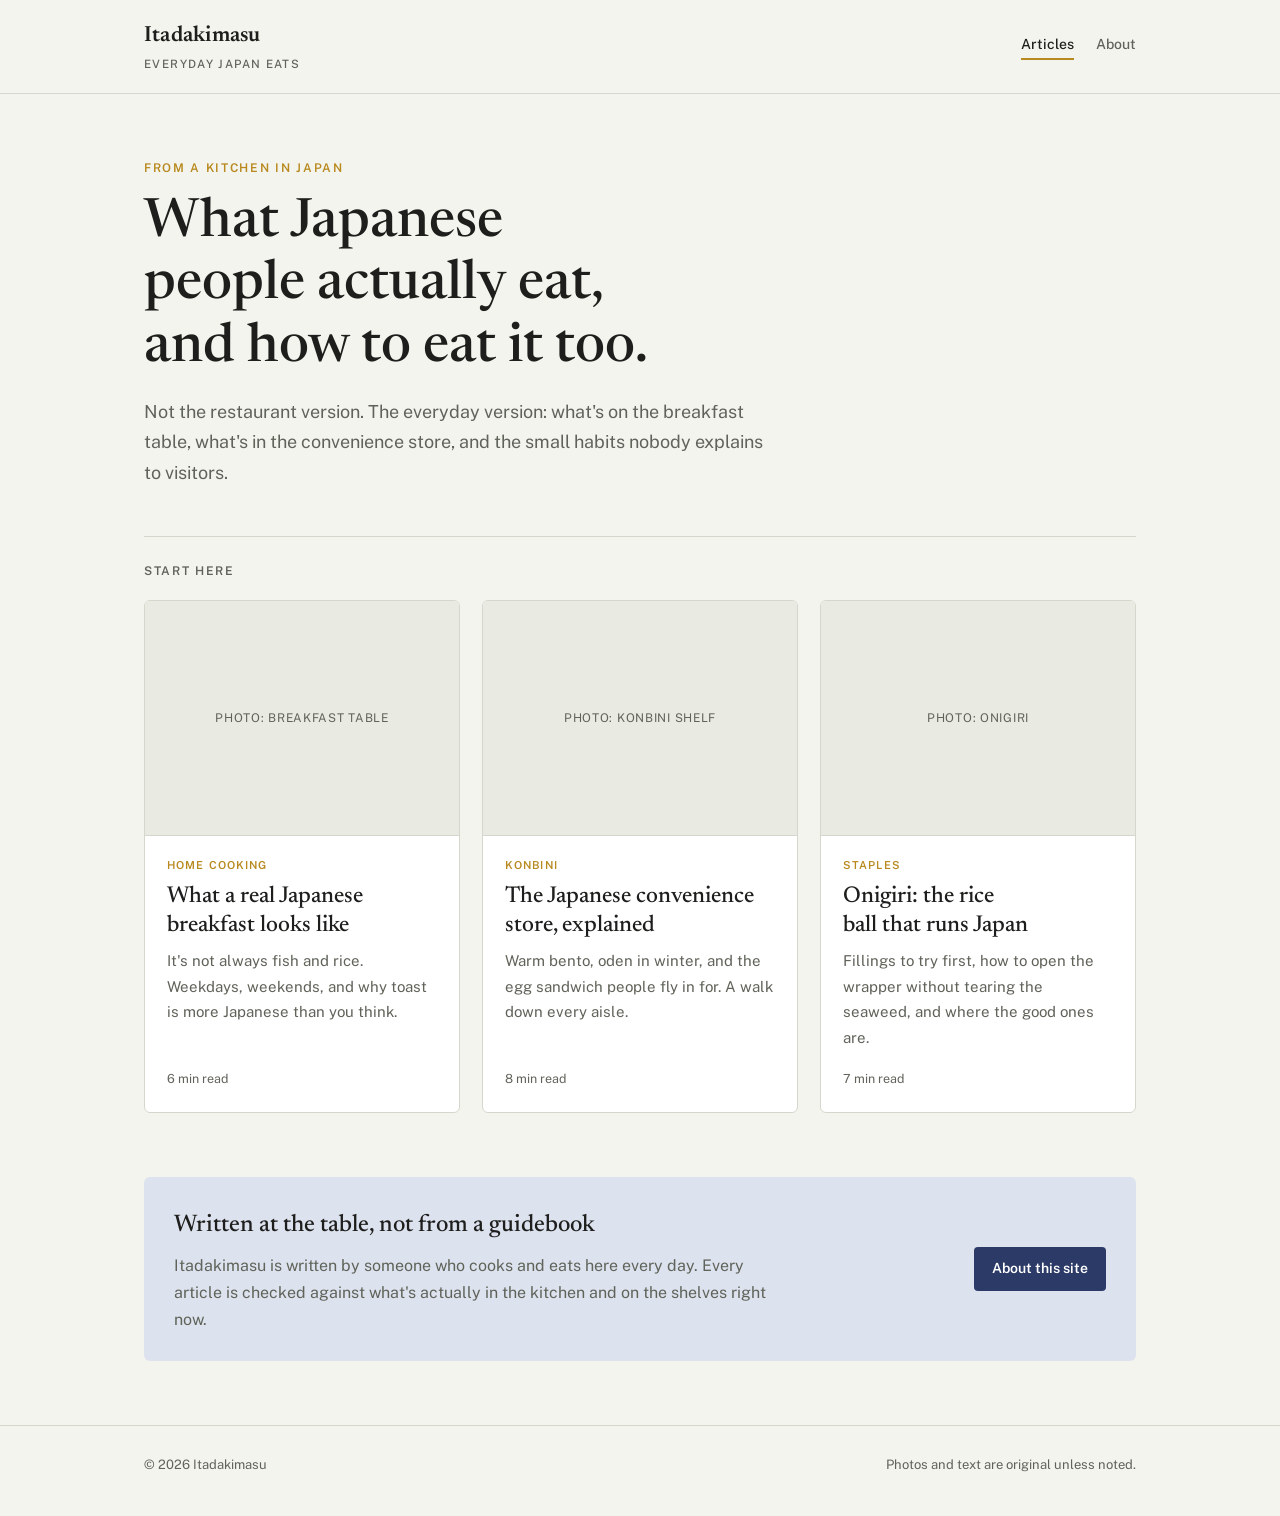
==== index.html @ 02cbe07c "Itadakimasu: first three articles, about page, and Japanese drafts" ====
<!doctype html>
<html lang="en">
<head>
<meta charset="utf-8">
<meta name="viewport" content="width=device-width, initial-scale=1">
<title>Itadakimasu — Everyday Japan Eats</title>
<meta name="description" content="What Japanese people really eat, how to read a convenience store, and the small food habits nobody explains to visitors. Written from a kitchen in Japan.">
<link rel="preconnect" href="https://fonts.googleapis.com">
<link rel="stylesheet" href="https://fonts.googleapis.com/css2?family=Newsreader:ital,opsz,wght@0,6..72,400;0,6..72,500;0,6..72,600;1,6..72,400&family=Public+Sans:wght@400;500;600&family=Noto+Sans+JP:wght@400;500&display=swap">
<link rel="stylesheet" href="css/style.css">
</head>
<body>

<header class="site-header">
  <div class="container">
    <a class="brand" href="index.html">Itadakimasu<small>Everyday Japan Eats</small></a>
    <nav class="nav" aria-label="Main">
      <a href="index.html" aria-current="page">Articles</a>
      <a href="about.html">About</a>
    </nav>
  </div>
</header>

<main class="container">
  <section class="hero">
    <div class="eyebrow">From a kitchen in Japan</div>
    <h1>What Japanese people actually eat, and how to eat it too.</h1>
    <p>Not the restaurant version. The everyday version: what's on the breakfast table, what's in the convenience store, and the small habits nobody explains to visitors.</p>
  </section>

  <h2 class="section-title">Start here</h2>
  <section class="cards">
    <article class="card">
      <div class="photo">Photo: breakfast table</div>
      <div class="body">
        <span class="tag">Home cooking</span>
        <h2><a href="articles/japanese-breakfast.html">What a real Japanese breakfast looks like</a></h2>
        <p>It's not always fish and rice. Weekdays, weekends, and why toast is more Japanese than you think.</p>
        <div class="meta">6 min read</div>
      </div>
    </article>

    <article class="card">
      <div class="photo">Photo: konbini shelf</div>
      <div class="body">
        <span class="tag">Konbini</span>
        <h2><a href="articles/konbini-guide.html">The Japanese convenience store, explained</a></h2>
        <p>Warm bento, oden in winter, and the egg sandwich people fly in for. A walk down every aisle.</p>
        <div class="meta">8 min read</div>
      </div>
    </article>

    <article class="card">
      <div class="photo">Photo: onigiri</div>
      <div class="body">
        <span class="tag">Staples</span>
        <h2><a href="articles/onigiri.html">Onigiri: the rice ball that runs Japan</a></h2>
        <p>Fillings to try first, how to open the wrapper without tearing the seaweed, and where the good ones are.</p>
        <div class="meta">7 min read</div>
      </div>
    </article>
  </section>

  <section class="about-strip">
    <div>
      <h2>Written at the table, not from a guidebook</h2>
      <p>Itadakimasu is written by someone who cooks and eats here every day. Every article is checked against what's actually in the kitchen and on the shelves right now.</p>
    </div>
    <a class="btn" href="about.html">About this site</a>
  </section>
</main>

<footer class="site-footer">
  <div class="container">
    <span>© 2026 Itadakimasu</span>
    <span>Photos and text are original unless noted.</span>
  </div>
</footer>

</body>
</html>
---- css/style.css ----
/* Itadakimasu — site styles */
:root{
  --paper:#F4F4EF;
  --surface:#FFFFFF;
  --surface-2:#E9EAE2;
  --ink:#1E1F1C;
  --ink-soft:#5F6359;
  --line:#D5D7CC;
  --indigo:#2B3A67;
  --indigo-soft:#DDE2EF;
  --kinako:#B8891F;
  --kinako-soft:#F3E7C6;
}
@media (prefers-color-scheme: dark){
  :root{
    --paper:#151614;
    --surface:#1D1E1B;
    --surface-2:#262823;
    --ink:#ECECE6;
    --ink-soft:#9DA196;
    --line:#33362F;
    --indigo:#93A4D6;
    --indigo-soft:#232B45;
    --kinako:#D9AC45;
    --kinako-soft:#3A2E12;
  }
}
*{box-sizing:border-box}
html{scroll-behavior:smooth}
body{
  margin:0;background:var(--paper);color:var(--ink);
  font-family:"Public Sans","Helvetica Neue",Arial,sans-serif;
  font-size:16px;line-height:1.7;
}
a{color:var(--indigo);text-decoration:none}
a:hover{text-decoration:underline}
a:focus-visible,button:focus-visible{outline:2px solid var(--indigo);outline-offset:3px}
img{max-width:100%;height:auto;display:block}

.container{max-width:1040px;margin:0 auto;padding:0 24px}

/* header */
.site-header{border-bottom:1px solid var(--line);background:var(--paper)}
.site-header .container{display:flex;align-items:center;justify-content:space-between;gap:20px;padding-top:18px;padding-bottom:18px;flex-wrap:wrap}
.brand{font-family:"Newsreader",Georgia,serif;font-weight:600;font-size:22px;color:var(--ink);letter-spacing:.01em}
.brand small{display:block;font-family:"Public Sans",sans-serif;font-size:11.5px;font-weight:500;letter-spacing:.12em;text-transform:uppercase;color:var(--ink-soft)}
.nav{display:flex;gap:22px;font-size:14px;font-weight:500}
.nav a{color:var(--ink-soft)}
.nav a[aria-current="page"]{color:var(--ink);border-bottom:2px solid var(--kinako);padding-bottom:2px}

/* hero */
.hero{padding:64px 0 48px}
.hero .eyebrow{font-size:12px;font-weight:600;letter-spacing:.14em;text-transform:uppercase;color:var(--kinako);margin-bottom:14px}
.hero h1{font-family:"Newsreader",Georgia,serif;font-weight:500;font-size:clamp(34px,5vw,54px);line-height:1.15;margin:0 0 18px;text-wrap:balance;max-width:16ch}
.hero p{font-size:18px;color:var(--ink-soft);max-width:58ch;margin:0}

/* article cards */
.section-title{font-size:12px;font-weight:600;letter-spacing:.14em;text-transform:uppercase;color:var(--ink-soft);margin:0 0 18px;padding-top:24px;border-top:1px solid var(--line)}
.cards{display:grid;grid-template-columns:repeat(auto-fill,minmax(280px,1fr));gap:22px;margin-bottom:64px}
.card{background:var(--surface);border:1px solid var(--line);border-radius:6px;overflow:hidden;display:flex;flex-direction:column}
.card .photo{aspect-ratio:4/3;background:var(--surface-2);display:flex;align-items:center;justify-content:center;color:var(--ink-soft);font-size:12px;letter-spacing:.06em;text-transform:uppercase;border-bottom:1px solid var(--line)}
.card .body{padding:20px 22px 22px;display:flex;flex-direction:column;gap:8px;flex:1}
.card .tag{font-size:11px;font-weight:600;letter-spacing:.1em;text-transform:uppercase;color:var(--kinako)}
.card h2{font-family:"Newsreader",Georgia,serif;font-weight:500;font-size:23px;line-height:1.25;margin:0;text-wrap:balance}
.card h2 a{color:var(--ink)}
.card p{margin:0;color:var(--ink-soft);font-size:15px}
.card .meta{margin-top:auto;padding-top:10px;font-size:12.5px;color:var(--ink-soft)}

/* about strip */
.about-strip{background:var(--indigo-soft);border-radius:6px;padding:28px 30px;margin-bottom:64px;display:grid;grid-template-columns:1fr auto;gap:20px;align-items:center}
.about-strip h2{font-family:"Newsreader",Georgia,serif;font-weight:500;font-size:24px;margin:0 0 6px}
.about-strip p{margin:0;color:var(--ink-soft);max-width:60ch}
.btn{display:inline-block;background:var(--indigo);color:#fff;padding:10px 18px;border-radius:4px;font-weight:600;font-size:14px;white-space:nowrap}
.btn:hover{text-decoration:none;filter:brightness(1.1)}

/* article page */
.article{max-width:700px;margin:0 auto;padding:56px 24px 80px}
.article .tag{font-size:11.5px;font-weight:600;letter-spacing:.12em;text-transform:uppercase;color:var(--kinako)}
.article h1{font-family:"Newsreader",Georgia,serif;font-weight:500;font-size:clamp(32px,4.5vw,46px);line-height:1.15;margin:10px 0 14px;text-wrap:balance}
.article .lede{font-size:19px;color:var(--ink-soft);margin:0 0 10px}
.article .meta{font-size:13px;color:var(--ink-soft);margin:0 0 36px;padding-bottom:20px;border-bottom:1px solid var(--line)}
.article h2{font-family:"Newsreader",Georgia,serif;font-weight:500;font-size:28px;margin:44px 0 12px;line-height:1.25}
.article h3{font-size:17px;font-weight:600;margin:28px 0 8px}
.article p{margin:0 0 18px}
.article ul,.article ol{padding-left:22px;margin:0 0 18px}
.article li{margin-bottom:6px}
.article .photo{aspect-ratio:3/2;background:var(--surface-2);border:1px solid var(--line);border-radius:6px;display:flex;align-items:center;justify-content:center;color:var(--ink-soft);font-size:12px;letter-spacing:.06em;text-transform:uppercase;margin:26px 0}
/* item with a small photo beside its heading */
.item{display:grid;grid-template-columns:96px 1fr;gap:18px;align-items:start;margin:24px 0}
.item-photo{aspect-ratio:1/1;border-radius:6px;background:var(--surface-2);border:1px solid var(--line);display:flex;align-items:center;justify-content:center;font-size:10px;letter-spacing:.06em;text-transform:uppercase;color:var(--ink-soft);overflow:hidden;text-align:center;padding:4px}
.item-photo img{width:100%;height:100%;object-fit:cover;display:block}
.item h3{margin:0 0 6px}
.item p{margin:0}
@media (max-width:480px){.item{grid-template-columns:72px 1fr;gap:12px}}

.article figure{margin:26px 0}
.article figcaption{font-size:13px;color:var(--ink-soft);margin-top:8px}
.article .jp{font-family:"Noto Sans JP","Hiragino Sans",sans-serif;color:var(--ink-soft)}
.callout{background:var(--kinako-soft);border-left:3px solid var(--kinako);padding:14px 18px;border-radius:4px;margin:24px 0;font-size:15px}
.callout strong{display:block;margin-bottom:4px}
.glossary{background:var(--surface);border:1px solid var(--line);border-radius:6px;padding:18px 22px;margin:32px 0}
.glossary h3{margin:0 0 10px;font-size:14px;letter-spacing:.1em;text-transform:uppercase;color:var(--ink-soft)}
.glossary dl{margin:0;display:grid;grid-template-columns:auto 1fr;gap:6px 16px;font-size:15px}
.glossary dt{font-weight:600}
.glossary dd{margin:0;color:var(--ink-soft)}
.next-read{margin-top:48px;padding-top:24px;border-top:1px solid var(--line)}
.next-read span{font-size:12px;font-weight:600;letter-spacing:.12em;text-transform:uppercase;color:var(--ink-soft);display:block;margin-bottom:6px}
.next-read a{font-family:"Newsreader",Georgia,serif;font-size:22px}

/* footer */
.site-footer{border-top:1px solid var(--line);padding:28px 0 40px;font-size:13px;color:var(--ink-soft)}
.site-footer .container{display:flex;justify-content:space-between;gap:16px;flex-wrap:wrap}

@media (max-width:640px){
  .hero{padding:44px 0 36px}
  .about-strip{grid-template-columns:1fr}
  .nav{gap:16px}
}
@media (prefers-reduced-motion: reduce){html{scroll-behavior:auto}}
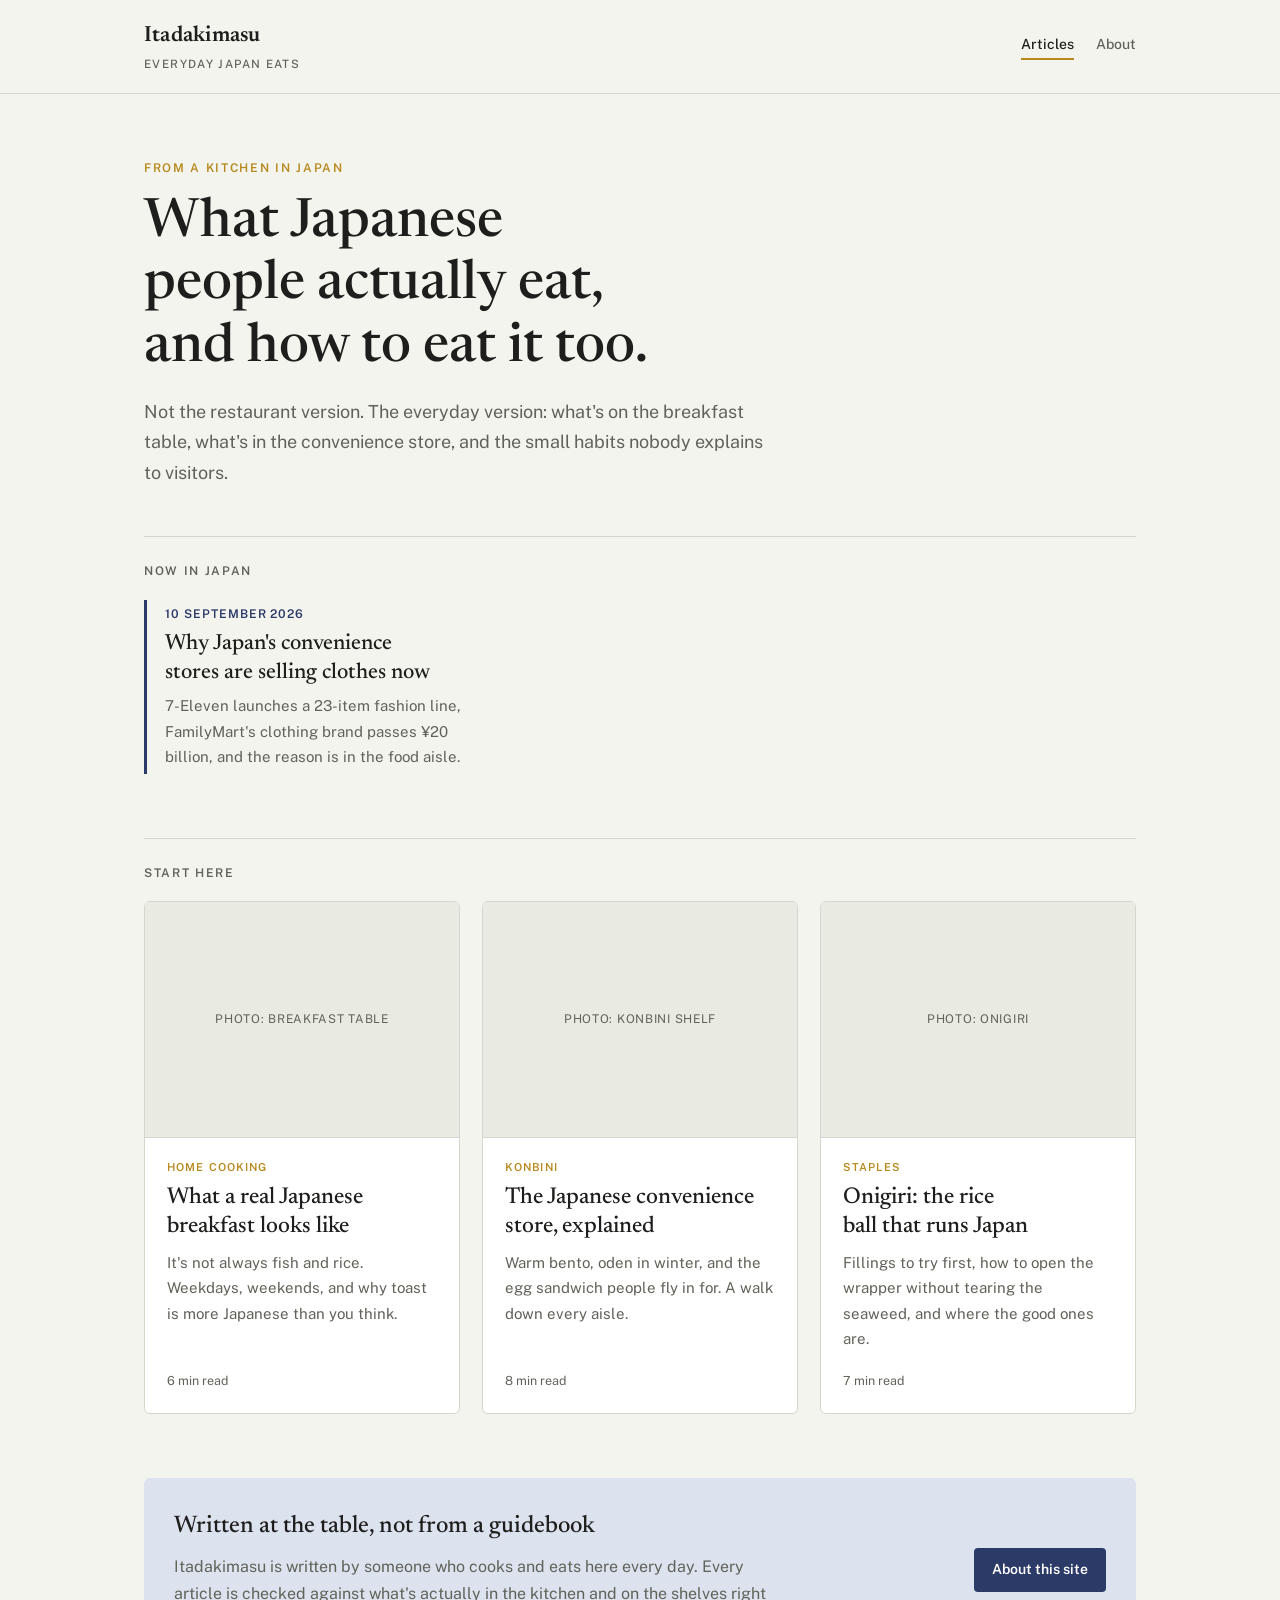
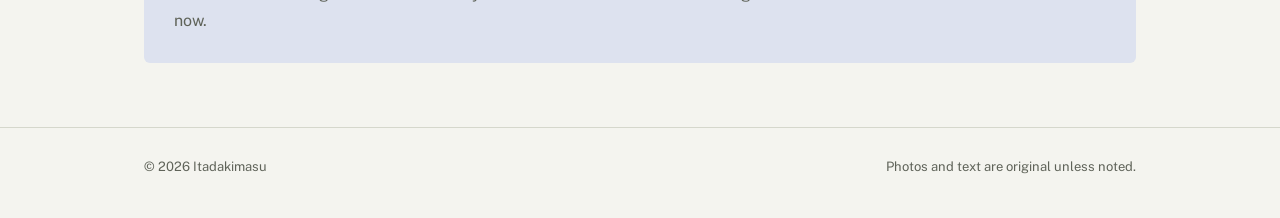
==== commit 1eb8aa70: "Add Now in Japan section and first timely piece: konbini apparel, Sept 2026" ====
--- a/index.html
+++ b/index.html
@@ -26,6 +26,15 @@
     <div class="eyebrow">From a kitchen in Japan</div>
     <h1>What Japanese people actually eat, and how to eat it too.</h1>
     <p>Not the restaurant version. The everyday version: what's on the breakfast table, what's in the convenience store, and the small habits nobody explains to visitors.</p>
+  </section>
+
+  <h2 class="section-title">Now in Japan</h2>
+  <section class="now-list">
+    <article class="now-item">
+      <span class="date">10 September 2026</span>
+      <h2><a href="articles/now-konbini-clothes-2026.html">Why Japan's convenience stores are selling clothes now</a></h2>
+      <p>7-Eleven launches a 23-item fashion line, FamilyMart's clothing brand passes ¥20 billion, and the reason is in the food aisle.</p>
+    </article>
   </section>
 
   <h2 class="section-title">Start here</h2>
--- a/css/style.css
+++ b/css/style.css
@@ -66,6 +66,19 @@
 .card p{margin:0;color:var(--ink-soft);font-size:15px}
 .card .meta{margin-top:auto;padding-top:10px;font-size:12.5px;color:var(--ink-soft)}
 
+/* "Now in Japan" — dated, news-driven pieces */
+.tag.now{color:var(--indigo)}
+.now-list{display:grid;grid-template-columns:repeat(auto-fill,minmax(300px,1fr));gap:18px;margin-bottom:64px}
+.now-item{border-left:3px solid var(--indigo);padding:4px 0 4px 18px;display:flex;flex-direction:column;gap:6px}
+.now-item .date{font-size:12px;font-weight:600;letter-spacing:.08em;text-transform:uppercase;color:var(--indigo)}
+.now-item h2{font-family:"Newsreader",Georgia,serif;font-weight:500;font-size:22px;line-height:1.3;margin:0;text-wrap:balance}
+.now-item h2 a{color:var(--ink)}
+.now-item p{margin:0;color:var(--ink-soft);font-size:15px}
+.whats-new{background:var(--indigo-soft);border-radius:6px;padding:16px 20px;margin:28px 0;display:flex;flex-direction:column;gap:4px}
+.whats-new .label{font-size:11.5px;font-weight:600;letter-spacing:.12em;text-transform:uppercase;color:var(--indigo)}
+.whats-new a{font-family:"Newsreader",Georgia,serif;font-size:19px;color:var(--ink)}
+.whats-new p{margin:0;font-size:14px;color:var(--ink-soft)}
+
 /* about strip */
 .about-strip{background:var(--indigo-soft);border-radius:6px;padding:28px 30px;margin-bottom:64px;display:grid;grid-template-columns:1fr auto;gap:20px;align-items:center}
 .about-strip h2{font-family:"Newsreader",Georgia,serif;font-weight:500;font-size:24px;margin:0 0 6px}
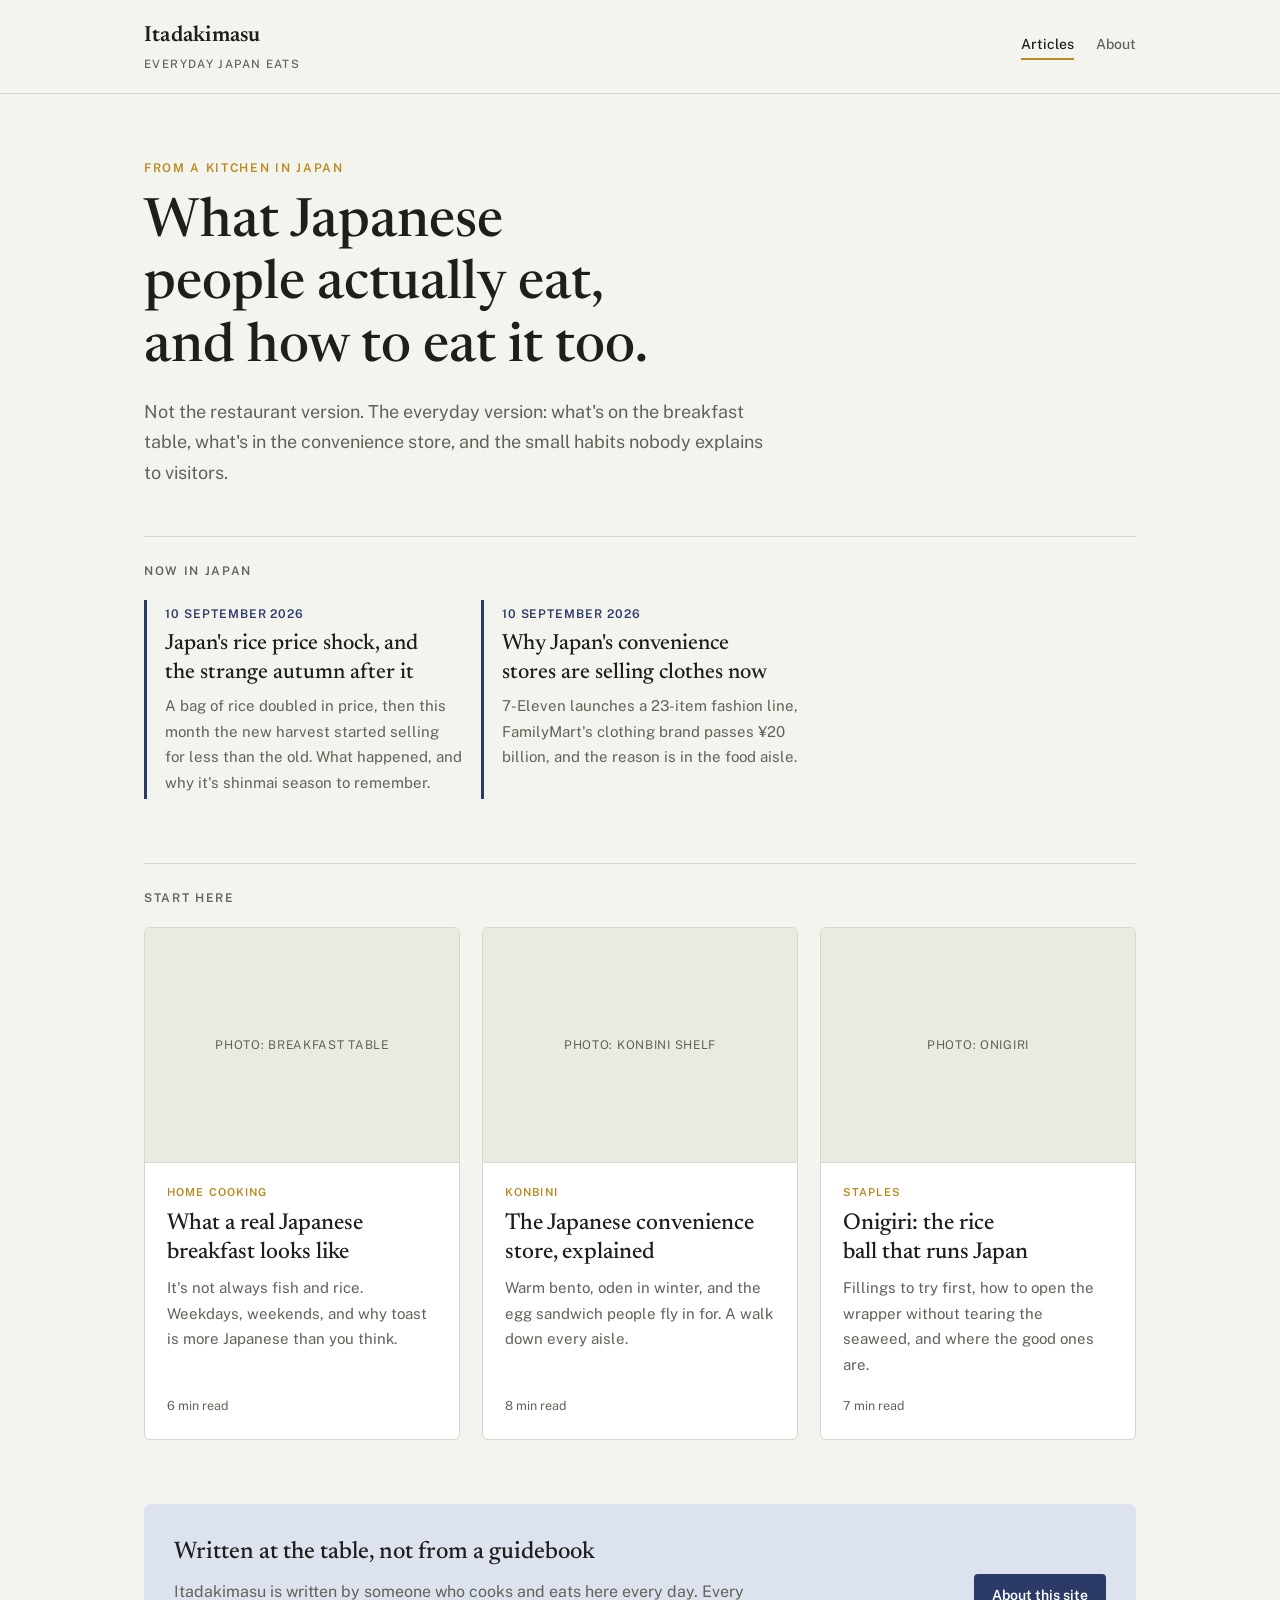
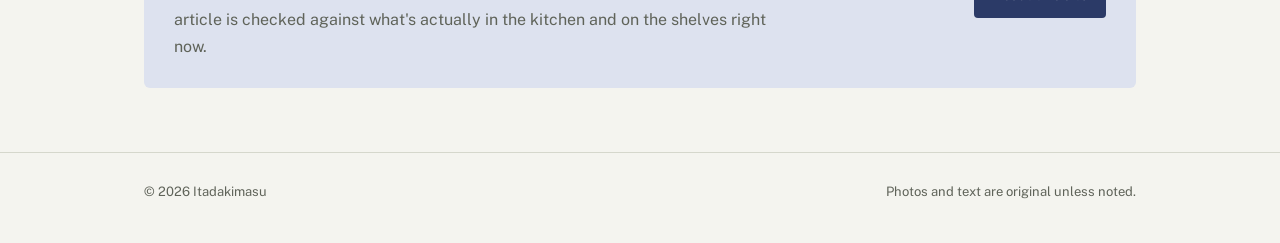
==== commit c7806d48: "Now in Japan #2: the rice price shock and the September 2026 reversal" ====
--- a/index.html
+++ b/index.html
@@ -30,6 +30,11 @@
 
   <h2 class="section-title">Now in Japan</h2>
   <section class="now-list">
+    <article class="now-item">
+      <span class="date">10 September 2026</span>
+      <h2><a href="articles/now-rice-prices-2026.html">Japan's rice price shock, and the strange autumn after it</a></h2>
+      <p>A bag of rice doubled in price, then this month the new harvest started selling for less than the old. What happened, and why it's shinmai season to remember.</p>
+    </article>
     <article class="now-item">
       <span class="date">10 September 2026</span>
       <h2><a href="articles/now-konbini-clothes-2026.html">Why Japan's convenience stores are selling clothes now</a></h2>
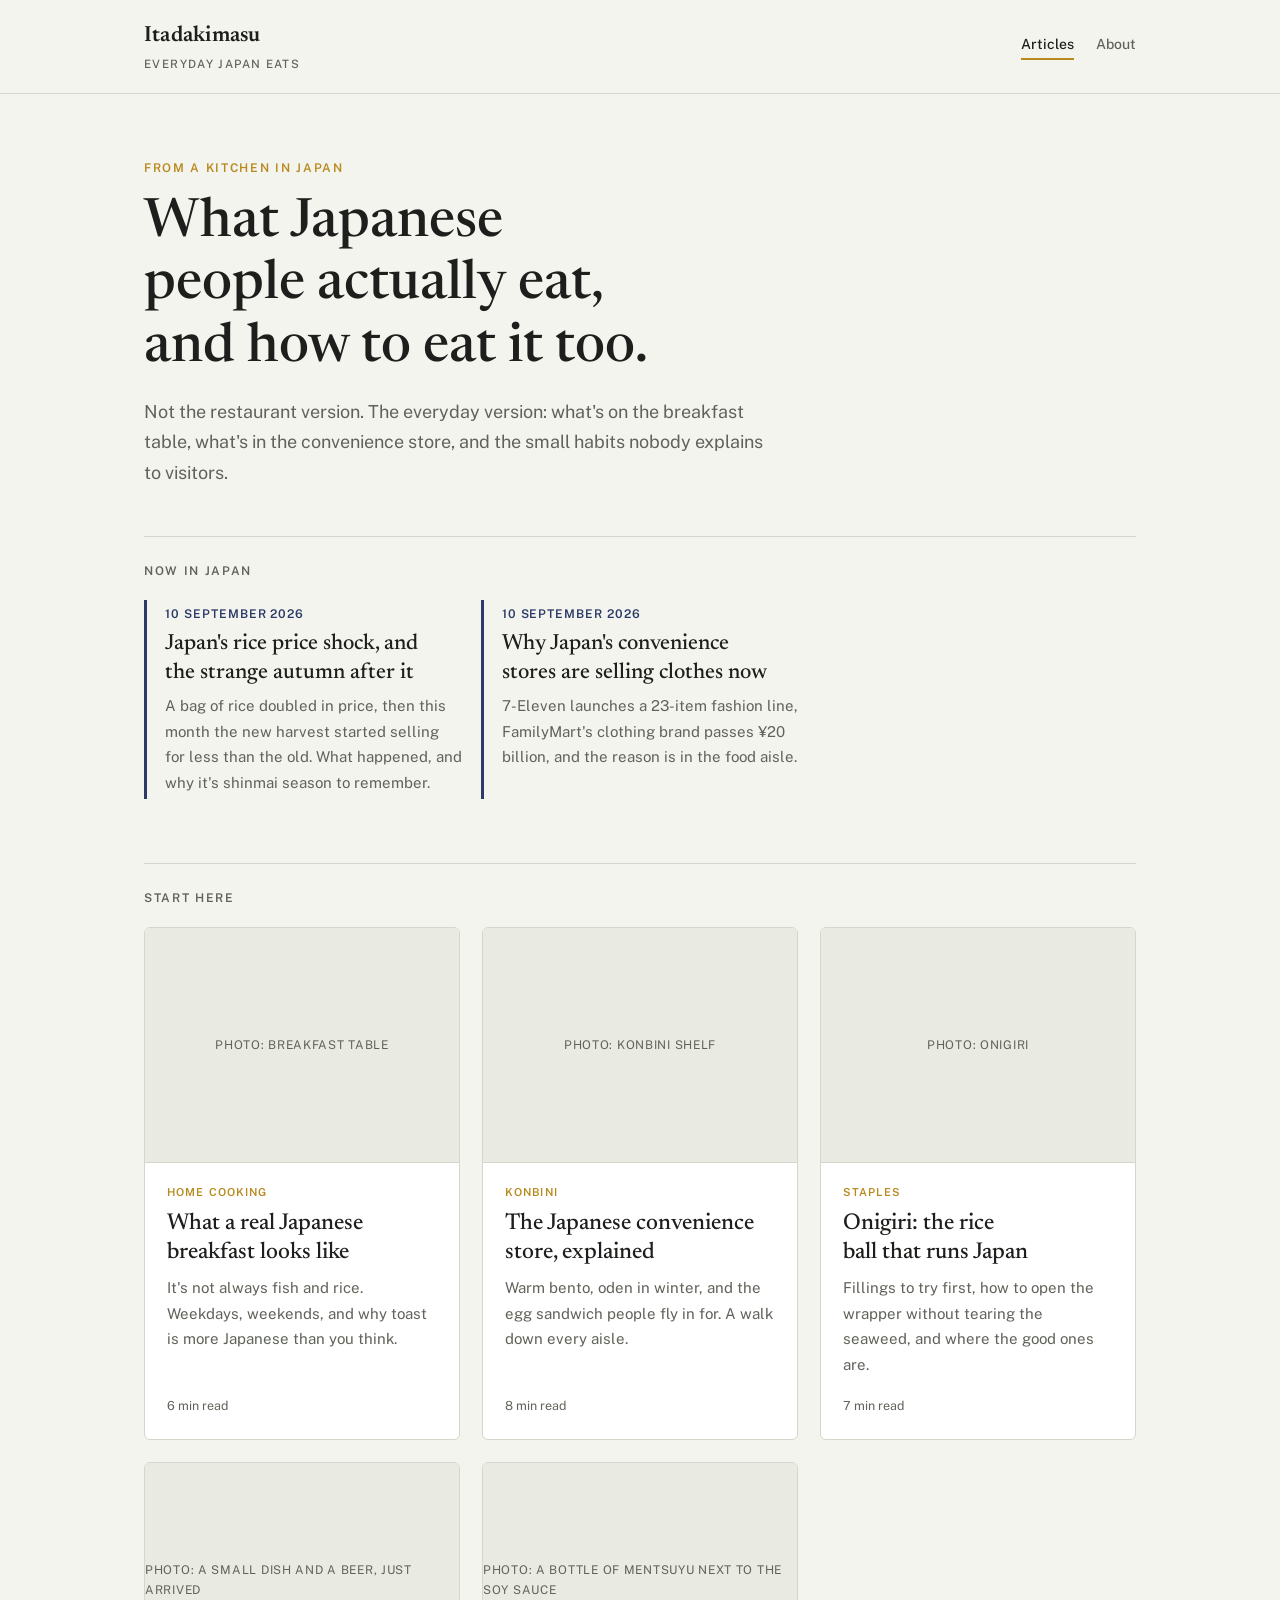
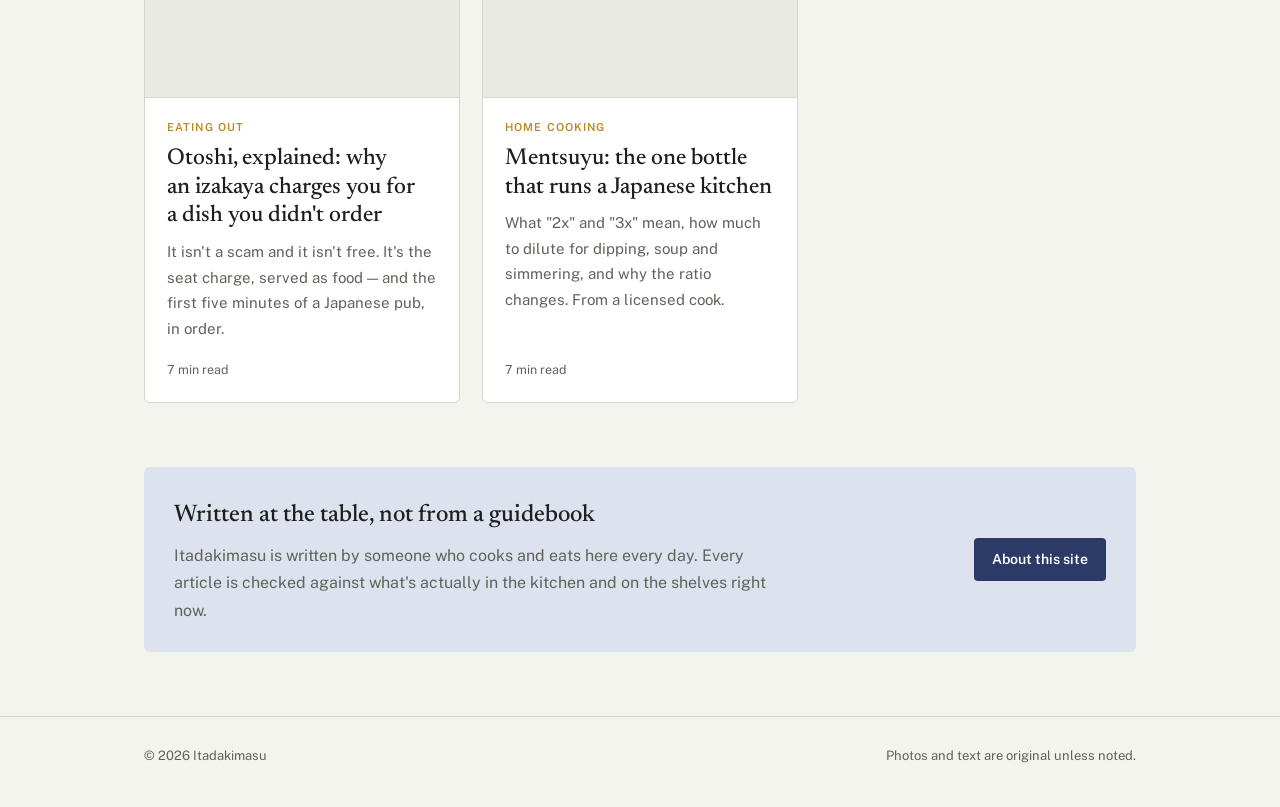
==== commit 0c1e3bca: "Add otoshi/izakaya and mentsuyu articles From the Everyday Japan Lab cloud team (T10/T11), reviewed " ====
--- a/index.html
+++ b/index.html
@@ -73,6 +73,26 @@
         <div class="meta">7 min read</div>
       </div>
     </article>
+
+    <article class="card">
+      <div class="photo">Photo: a small dish and a beer, just arrived</div>
+      <div class="body">
+        <span class="tag">Eating out</span>
+        <h2><a href="articles/izakaya-otoshi.html">Otoshi, explained: why an izakaya charges you for a dish you didn't order</a></h2>
+        <p>It isn't a scam and it isn't free. It's the seat charge, served as food — and the first five minutes of a Japanese pub, in order.</p>
+        <div class="meta">7 min read</div>
+      </div>
+    </article>
+
+    <article class="card">
+      <div class="photo">Photo: a bottle of mentsuyu next to the soy sauce</div>
+      <div class="body">
+        <span class="tag">Home cooking</span>
+        <h2><a href="articles/mentsuyu.html">Mentsuyu: the one bottle that runs a Japanese kitchen</a></h2>
+        <p>What "2x" and "3x" mean, how much to dilute for dipping, soup and simmering, and why the ratio changes. From a licensed cook.</p>
+        <div class="meta">7 min read</div>
+      </div>
+    </article>
   </section>
 
   <section class="about-strip">
--- a/css/style.css
+++ b/css/style.css
@@ -106,6 +106,11 @@
 .item p{margin:0}
 @media (max-width:480px){.item{grid-template-columns:72px 1fr;gap:12px}}
 
+.article table{width:100%;border-collapse:collapse;font-size:15px;margin:0 0 18px}
+.article th,.article td{text-align:left;padding:7px 10px;border-bottom:1px solid var(--line);vertical-align:top}
+.article th{font-size:12px;font-weight:600;letter-spacing:.08em;text-transform:uppercase;color:var(--ink-soft)}
+.article pre{background:var(--surface);border:1px solid var(--line);border-radius:6px;padding:14px 16px;margin:18px 0;font-family:ui-monospace,"SF Mono",Menlo,Consolas,monospace;font-size:12.5px;line-height:1.5;overflow-x:auto;white-space:pre}
+
 .article figure{margin:26px 0}
 .article figcaption{font-size:13px;color:var(--ink-soft);margin-top:8px}
 .article .jp{font-family:"Noto Sans JP","Hiragino Sans",sans-serif;color:var(--ink-soft)}
@@ -118,7 +123,8 @@
 .glossary dd{margin:0;color:var(--ink-soft)}
 .next-read{margin-top:48px;padding-top:24px;border-top:1px solid var(--line)}
 .next-read span{font-size:12px;font-weight:600;letter-spacing:.12em;text-transform:uppercase;color:var(--ink-soft);display:block;margin-bottom:6px}
-.next-read a{font-family:"Newsreader",Georgia,serif;font-size:22px}
+.next-read a{font-family:"Newsreader",Georgia,serif;font-size:22px;display:block;margin-bottom:6px}
+.next-read a:last-child{margin-bottom:0}
 
 /* footer */
 .site-footer{border-top:1px solid var(--line);padding:28px 0 40px;font-size:13px;color:var(--ink-soft)}
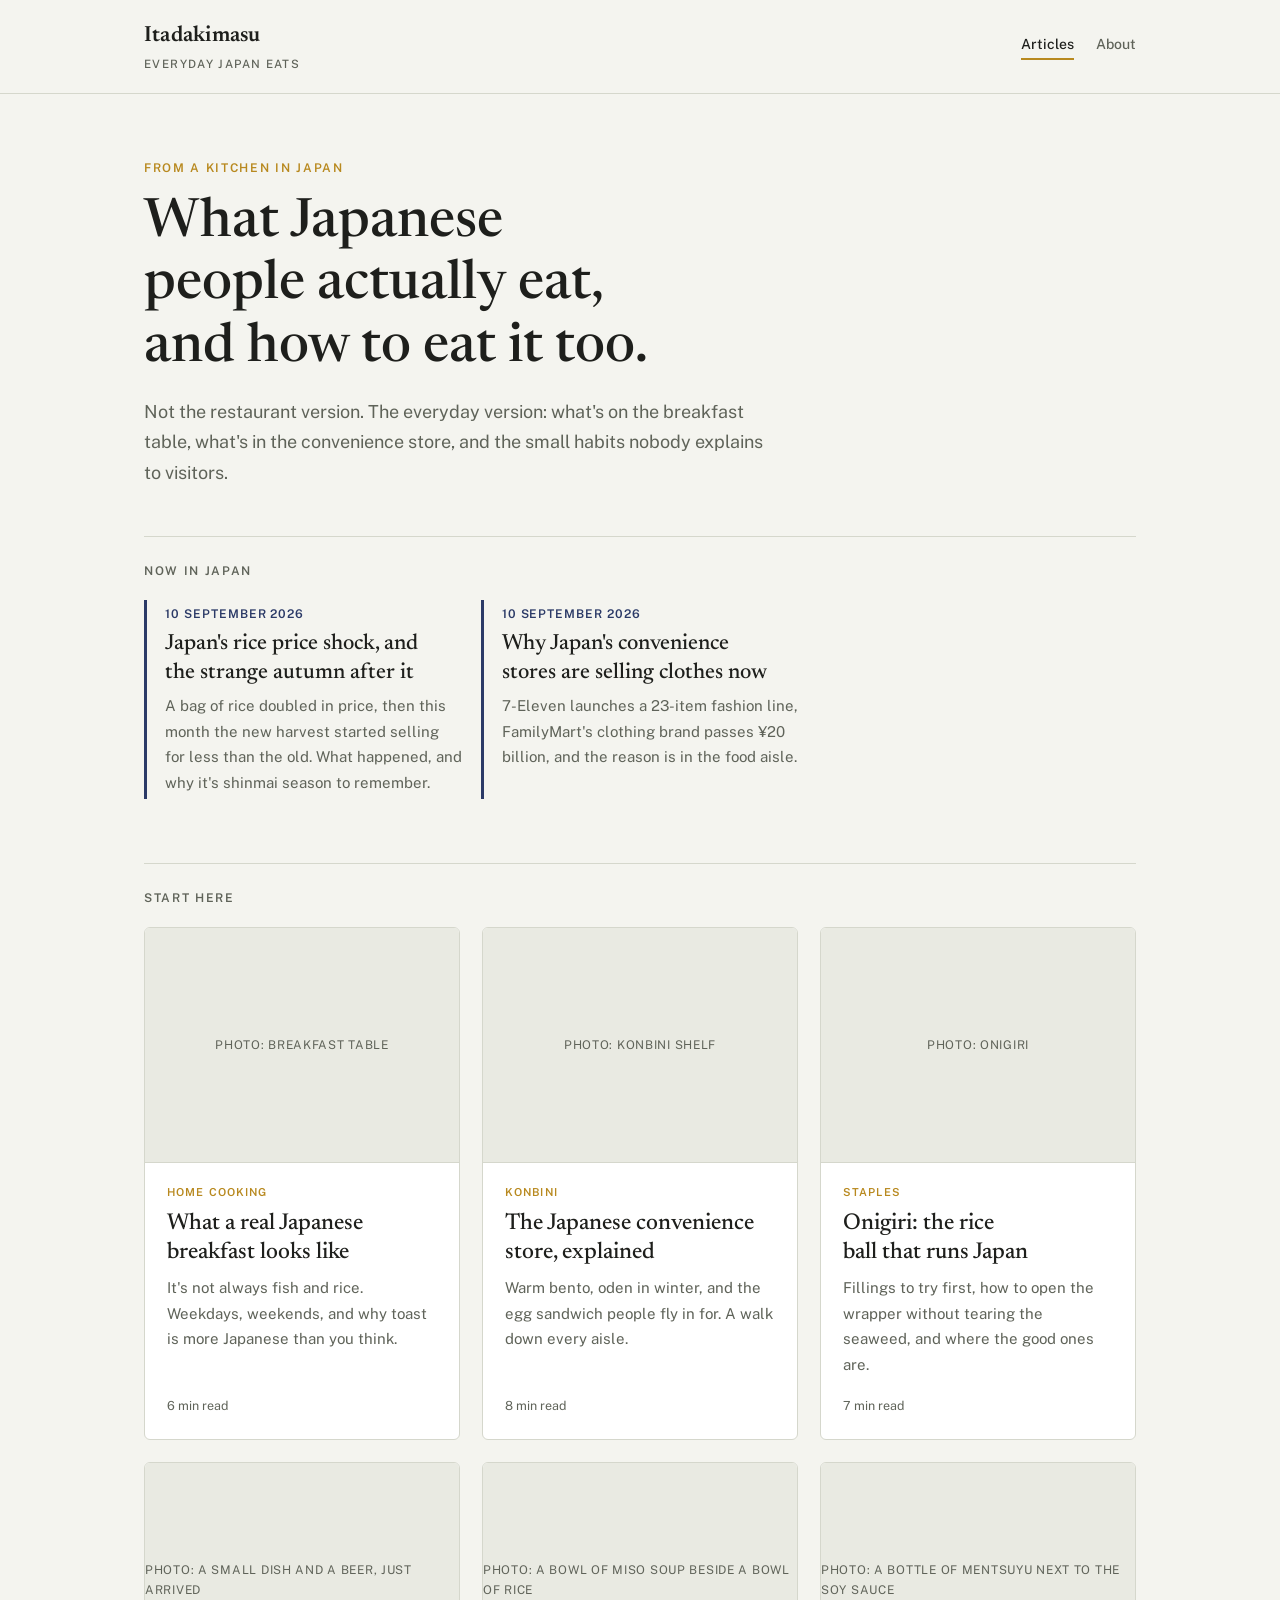
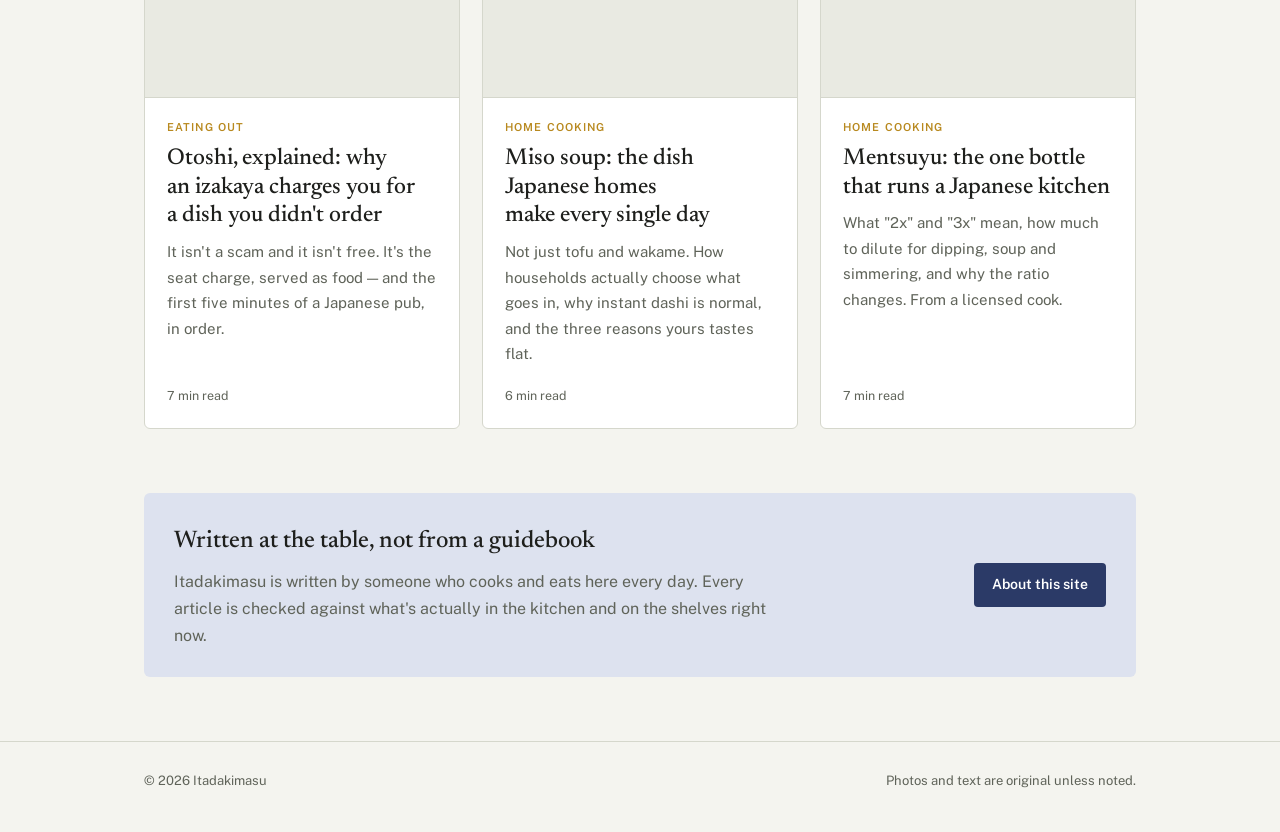
==== commit e8cf8cfc: "Add the miso soup article Co-Authored-By: Claude Opus 5 <noreply@anthropic.com>" ====
--- a/index.html
+++ b/index.html
@@ -85,6 +85,16 @@
     </article>
 
     <article class="card">
+      <div class="photo">Photo: a bowl of miso soup beside a bowl of rice</div>
+      <div class="body">
+        <span class="tag">Home cooking</span>
+        <h2><a href="articles/miso-soup.html">Miso soup: the dish Japanese homes make every single day</a></h2>
+        <p>Not just tofu and wakame. How households actually choose what goes in, why instant dashi is normal, and the three reasons yours tastes flat.</p>
+        <div class="meta">6 min read</div>
+      </div>
+    </article>
+
+    <article class="card">
       <div class="photo">Photo: a bottle of mentsuyu next to the soy sauce</div>
       <div class="body">
         <span class="tag">Home cooking</span>
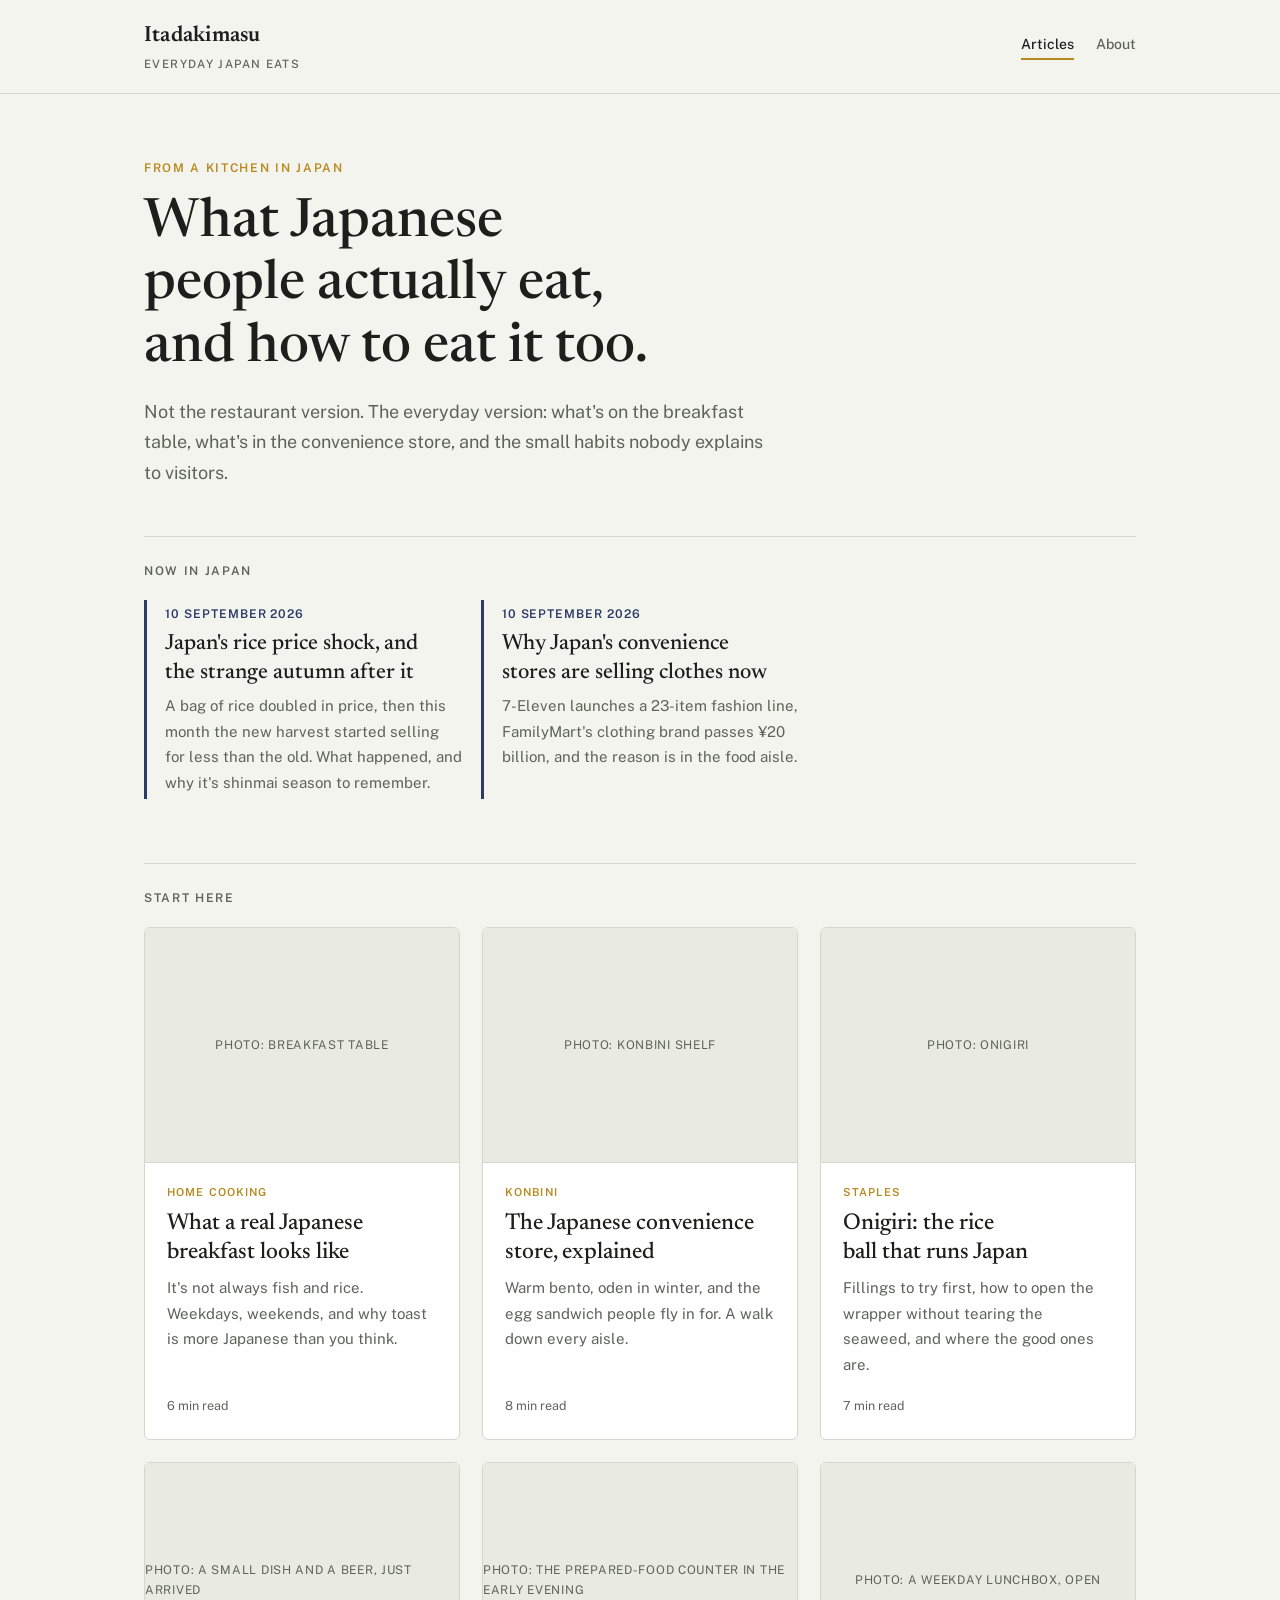
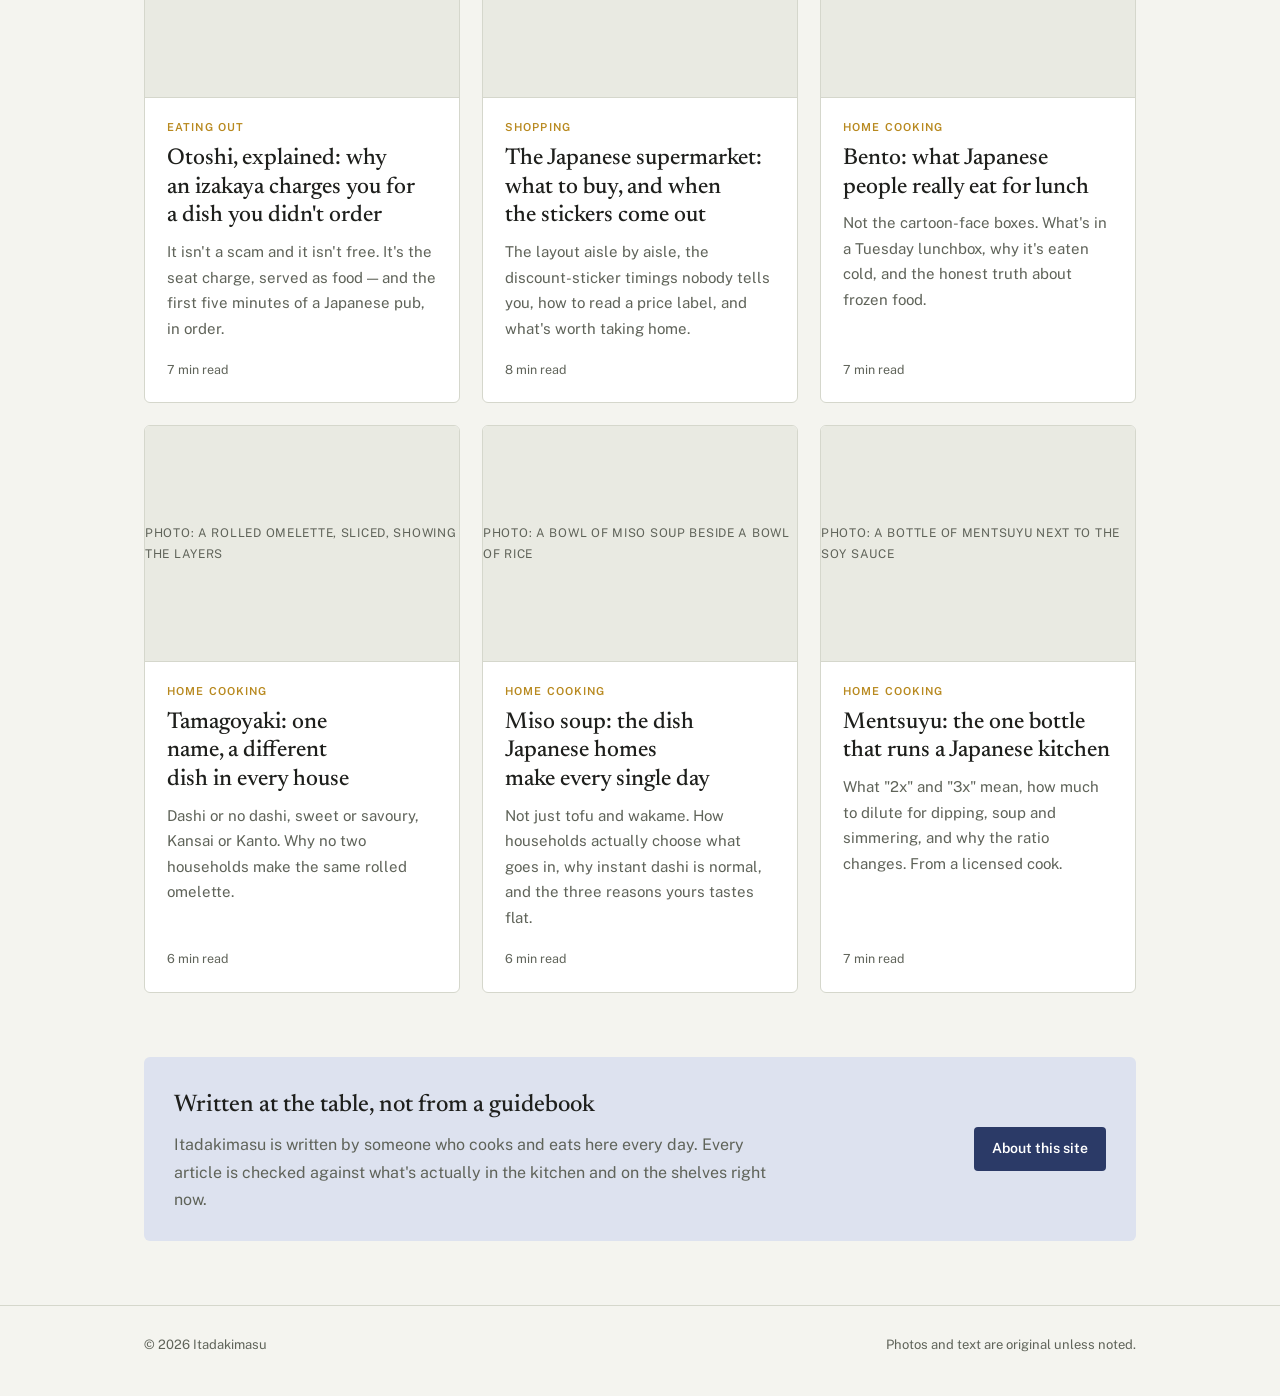
==== commit e4710296: "Add bento, supermarket guide and tamagoyaki articles English versions of the three remaining Japanes" ====
--- a/index.html
+++ b/index.html
@@ -85,6 +85,36 @@
     </article>
 
     <article class="card">
+      <div class="photo">Photo: the prepared-food counter in the early evening</div>
+      <div class="body">
+        <span class="tag">Shopping</span>
+        <h2><a href="articles/supermarket-guide.html">The Japanese supermarket: what to buy, and when the stickers come out</a></h2>
+        <p>The layout aisle by aisle, the discount-sticker timings nobody tells you, how to read a price label, and what's worth taking home.</p>
+        <div class="meta">8 min read</div>
+      </div>
+    </article>
+
+    <article class="card">
+      <div class="photo">Photo: a weekday lunchbox, open</div>
+      <div class="body">
+        <span class="tag">Home cooking</span>
+        <h2><a href="articles/bento.html">Bento: what Japanese people really eat for lunch</a></h2>
+        <p>Not the cartoon-face boxes. What's in a Tuesday lunchbox, why it's eaten cold, and the honest truth about frozen food.</p>
+        <div class="meta">7 min read</div>
+      </div>
+    </article>
+
+    <article class="card">
+      <div class="photo">Photo: a rolled omelette, sliced, showing the layers</div>
+      <div class="body">
+        <span class="tag">Home cooking</span>
+        <h2><a href="articles/tamagoyaki.html">Tamagoyaki: one name, a different dish in every house</a></h2>
+        <p>Dashi or no dashi, sweet or savoury, Kansai or Kanto. Why no two households make the same rolled omelette.</p>
+        <div class="meta">6 min read</div>
+      </div>
+    </article>
+
+    <article class="card">
       <div class="photo">Photo: a bowl of miso soup beside a bowl of rice</div>
       <div class="body">
         <span class="tag">Home cooking</span>
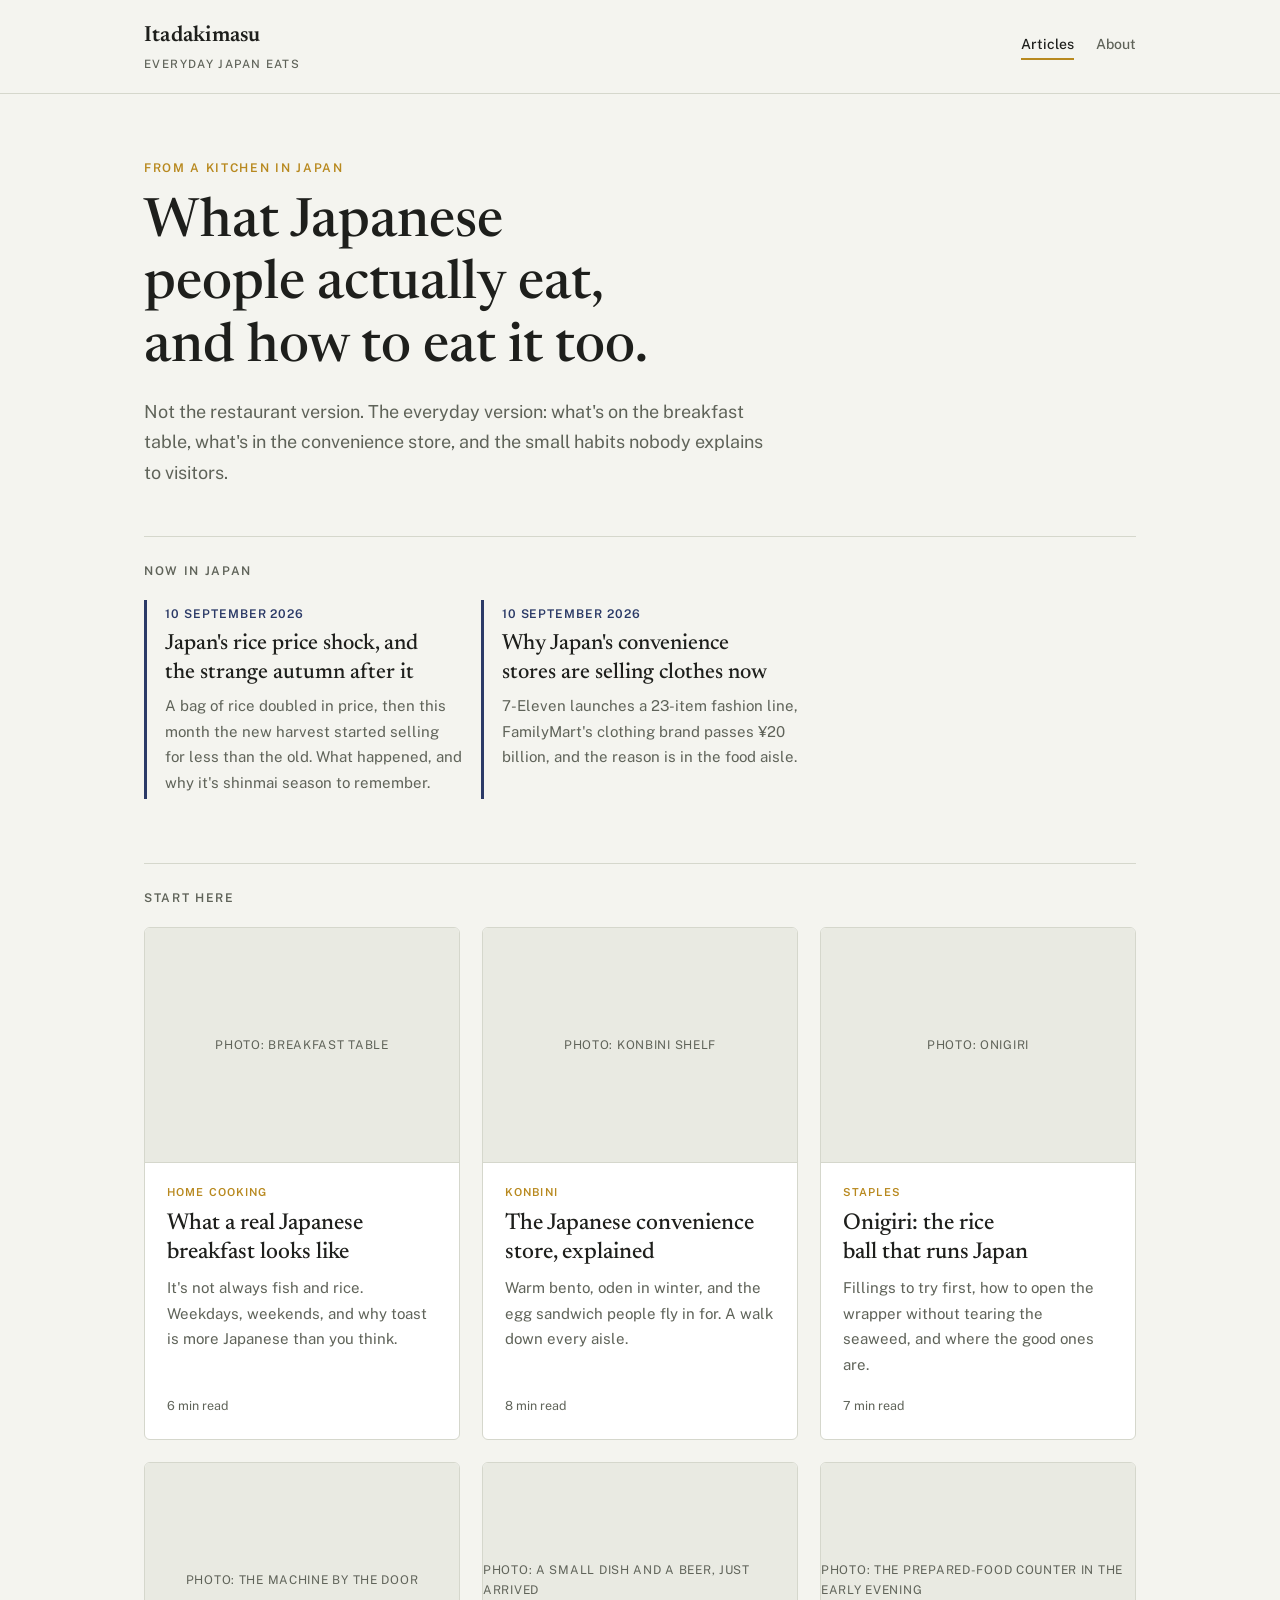
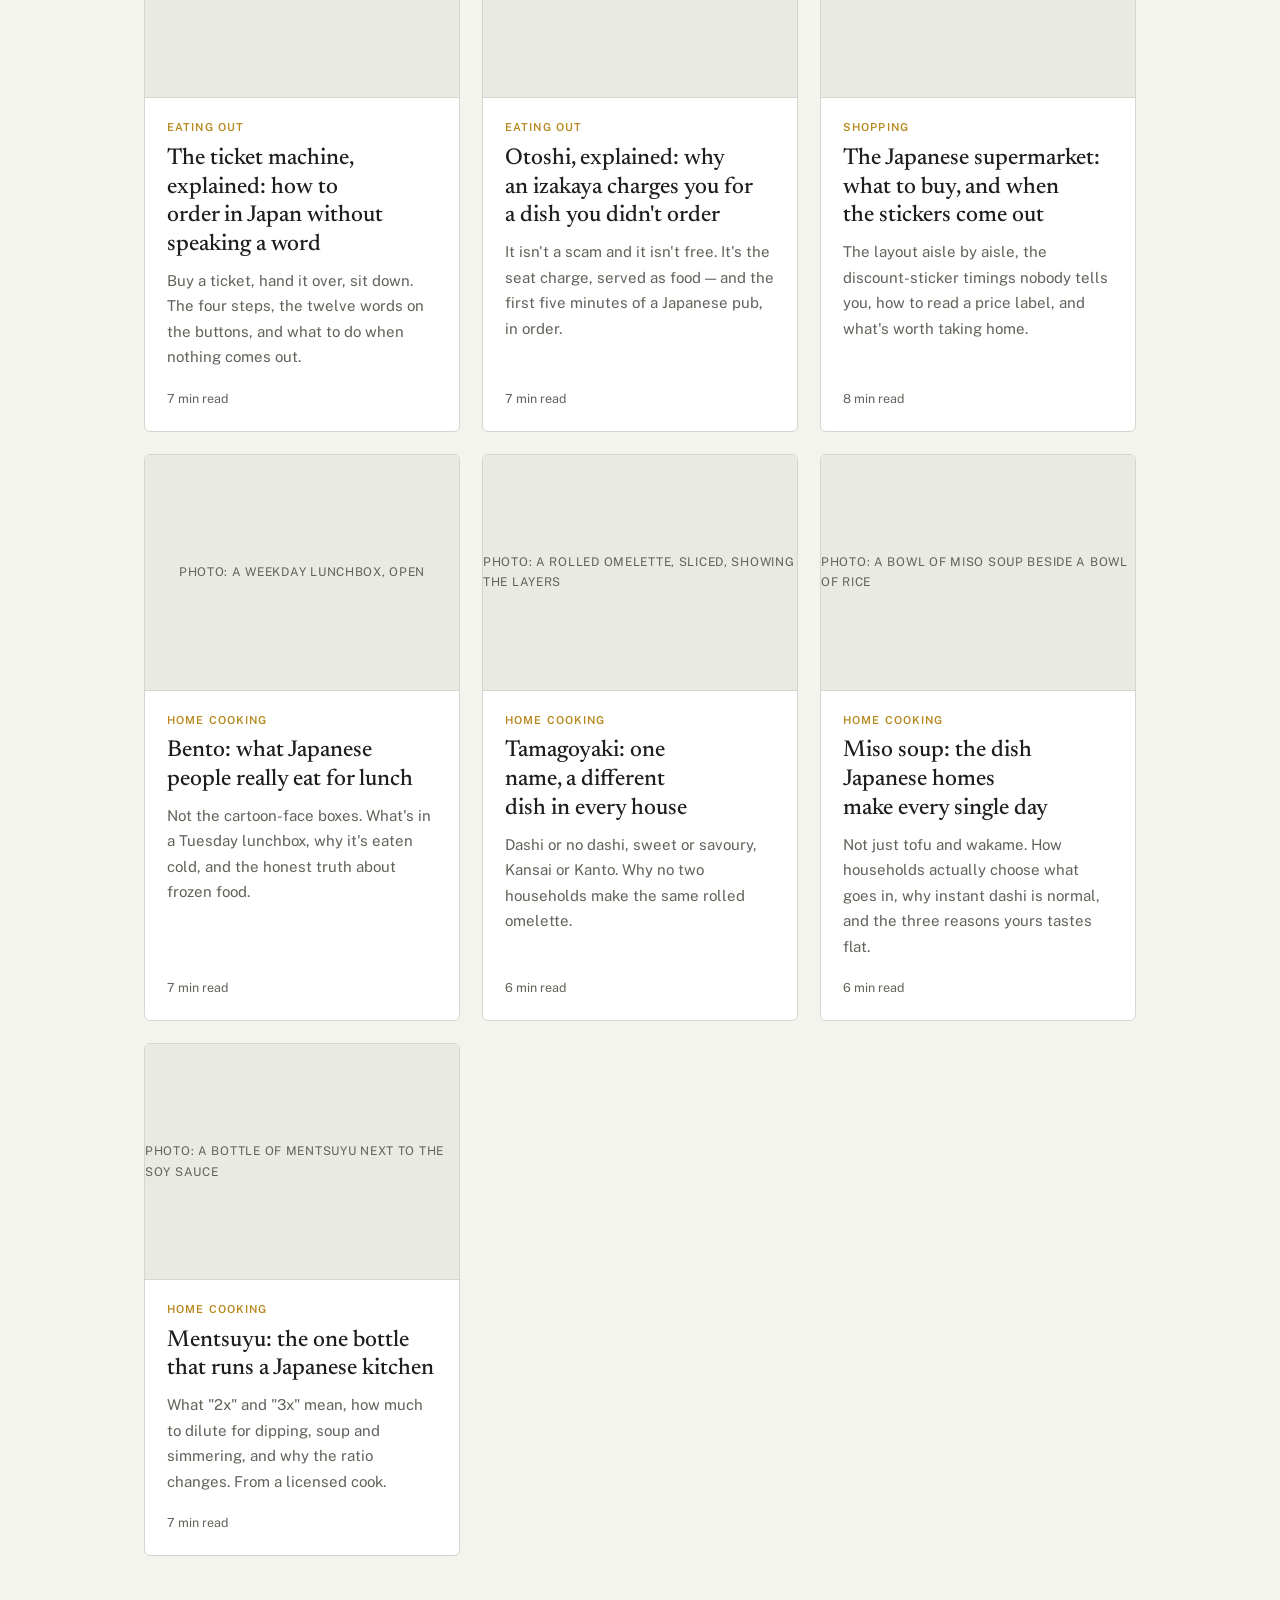
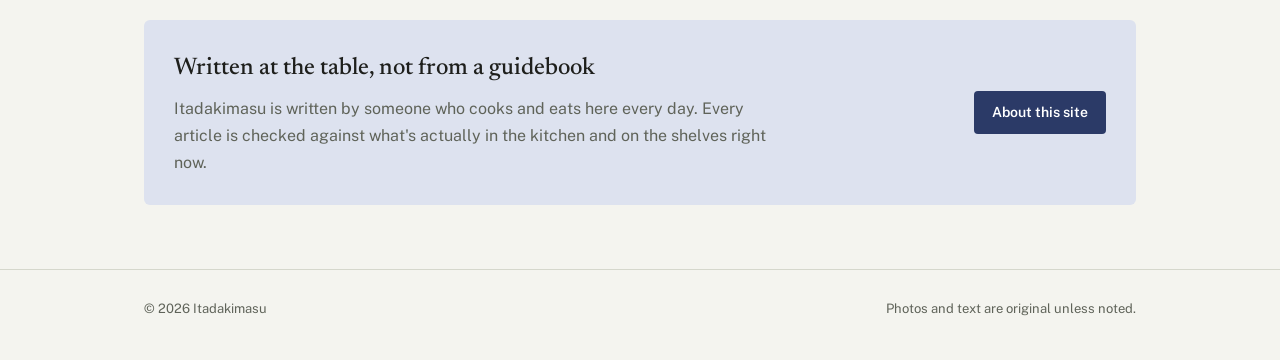
==== commit 4083308c: "Publish the ticket-machine article On-site check [A]: Yayoiken uses a ticket machine; Matsuya varies" ====
--- a/index.html
+++ b/index.html
@@ -70,6 +70,16 @@
         <span class="tag">Staples</span>
         <h2><a href="articles/onigiri.html">Onigiri: the rice ball that runs Japan</a></h2>
         <p>Fillings to try first, how to open the wrapper without tearing the seaweed, and where the good ones are.</p>
+        <div class="meta">7 min read</div>
+      </div>
+    </article>
+
+    <article class="card">
+      <div class="photo">Photo: the machine by the door</div>
+      <div class="body">
+        <span class="tag">Eating out</span>
+        <h2><a href="articles/ticket-machine.html">The ticket machine, explained: how to order in Japan without speaking a word</a></h2>
+        <p>Buy a ticket, hand it over, sit down. The four steps, the twelve words on the buttons, and what to do when nothing comes out.</p>
         <div class="meta">7 min read</div>
       </div>
     </article>
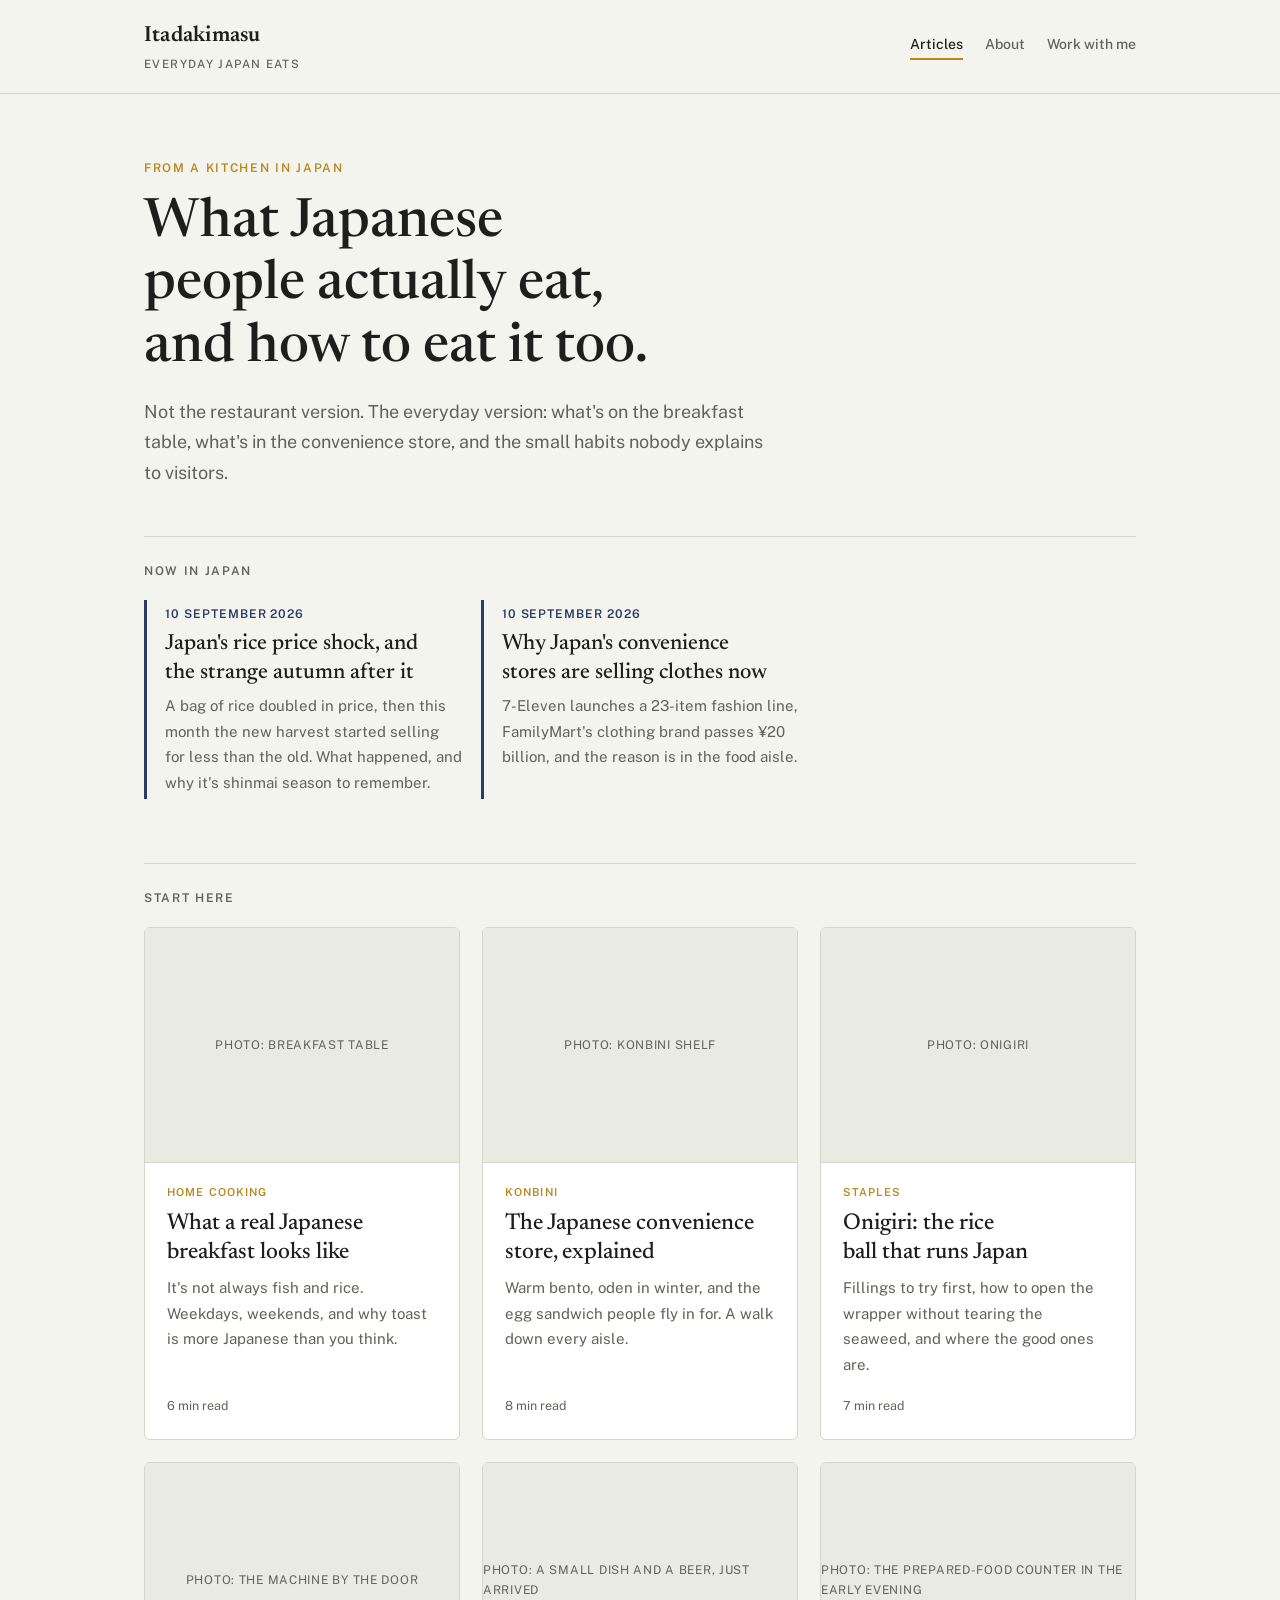
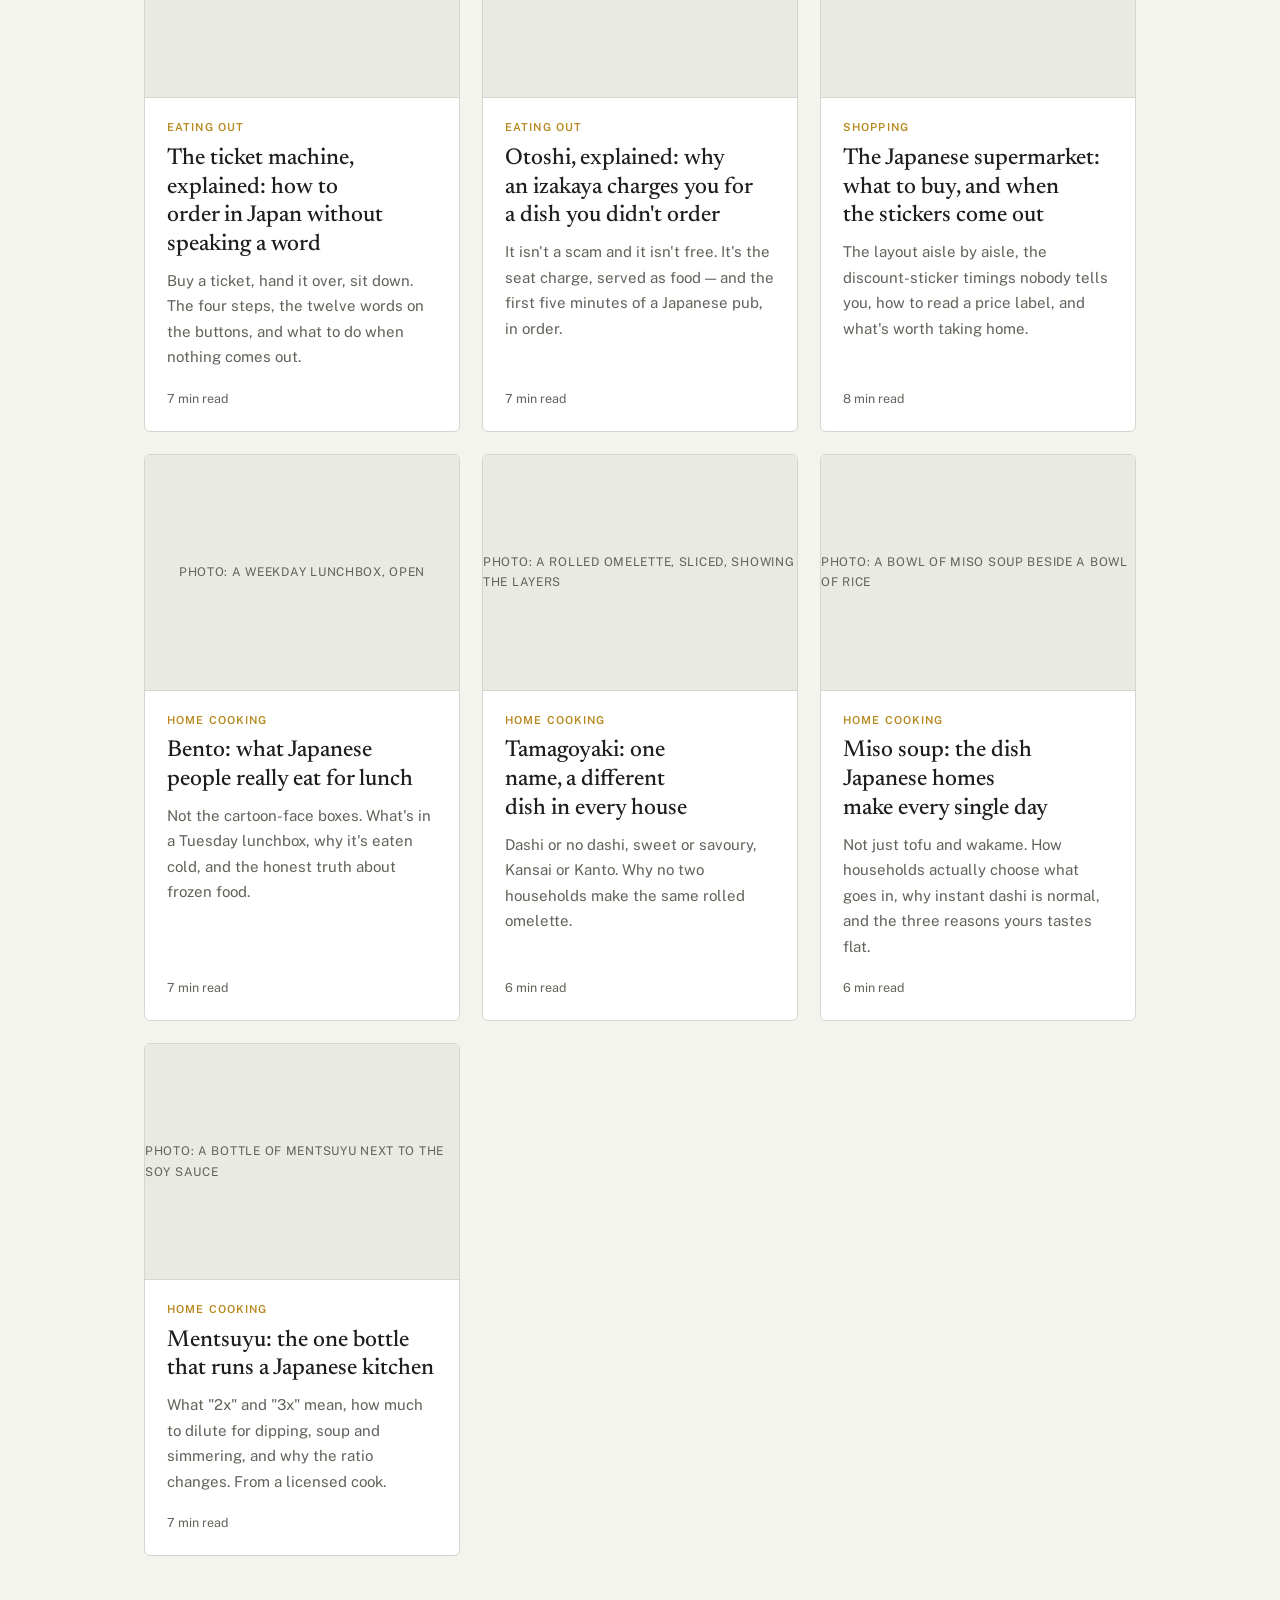
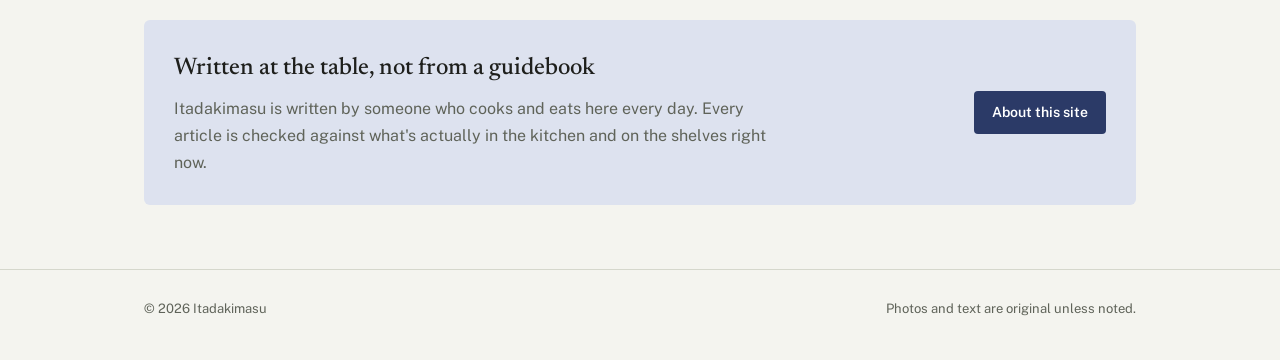
==== commit bdb264a0: "Add a Work with me page with a contact form Offer page (why me / what I can do / why now) linked fro" ====
--- a/index.html
+++ b/index.html
@@ -17,6 +17,7 @@
     <nav class="nav" aria-label="Main">
       <a href="index.html" aria-current="page">Articles</a>
       <a href="about.html">About</a>
+      <a href="work-with-me.html">Work with me</a>
     </nav>
   </div>
 </header>
